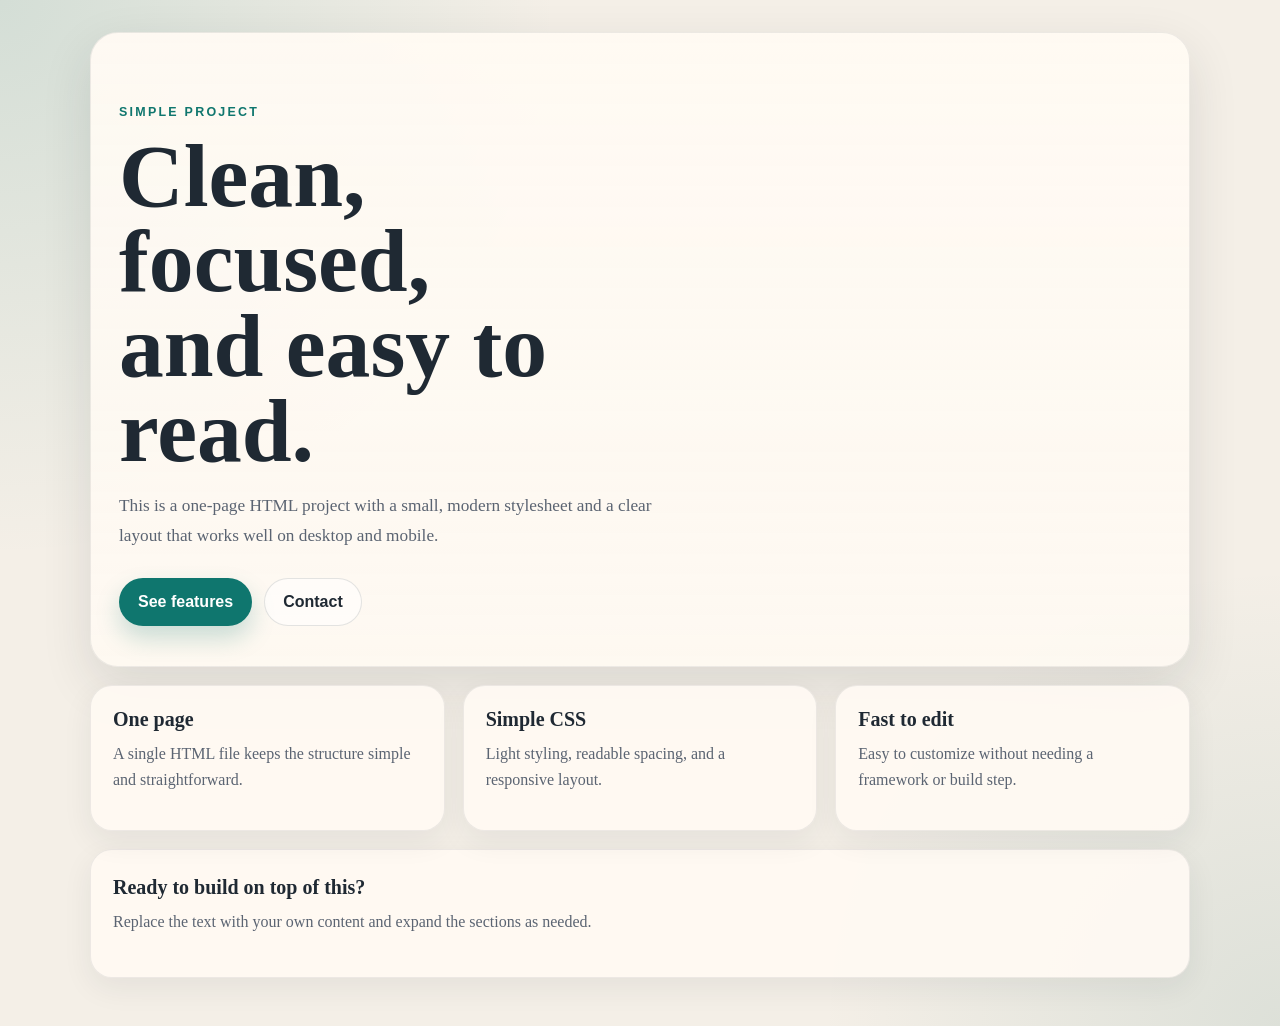
==== index.html @ 5570b4bf "First commit" ====
<!doctype html>
<html lang="en">
<head>
  <meta charset="utf-8">
  <meta name="viewport" content="width=device-width, initial-scale=1">
  <title>Simple Landing Page</title>
  <meta name="description" content="A simple one-page HTML and CSS project.">
  <link rel="stylesheet" href="styles.css">
</head>
<body>
  <main class="page-shell">
    <section class="hero">
      <p class="eyebrow">Simple Project</p>
      <h1>Clean, focused, and easy to read.</h1>
      <p class="lead">
        This is a one-page HTML project with a small, modern stylesheet and a clear
        layout that works well on desktop and mobile.
      </p>

      <div class="actions">
        <a class="button button-primary" href="#features">See features</a>
        <a class="button button-secondary" href="#contact">Contact</a>
      </div>
    </section>

    <section id="features" class="cards">
      <article class="card">
        <h2>One page</h2>
        <p>A single HTML file keeps the structure simple and straightforward.</p>
      </article>
      <article class="card">
        <h2>Simple CSS</h2>
        <p>Light styling, readable spacing, and a responsive layout.</p>
      </article>
      <article class="card">
        <h2>Fast to edit</h2>
        <p>Easy to customize without needing a framework or build step.</p>
      </article>
    </section>

    <section id="contact" class="footer-panel">
      <h2>Ready to build on top of this?</h2>
      <p>Replace the text with your own content and expand the sections as needed.</p>
    </section>
  </main>
</body>
</html>
---- styles.css ----
:root {
  color-scheme: light;
  --bg: #f4efe7;
  --panel: #fffaf3;
  --text: #1f2933;
  --muted: #5b6472;
  --accent: #0f766e;
  --accent-dark: #115e59;
  --border: rgba(31, 41, 51, 0.08);
  --shadow: 0 18px 50px rgba(31, 41, 51, 0.12);
}

* {
  box-sizing: border-box;
}

html {
  scroll-behavior: smooth;
}

body {
  margin: 0;
  font-family: Georgia, "Times New Roman", serif;
  background:
    radial-gradient(circle at top left, rgba(15, 118, 110, 0.14), transparent 34%),
    radial-gradient(circle at bottom right, rgba(17, 94, 89, 0.1), transparent 28%),
    var(--bg);
  color: var(--text);
}

a {
  color: inherit;
  text-decoration: none;
}

.page-shell {
  width: min(1100px, calc(100% - 32px));
  margin: 0 auto;
  padding: 32px 0 48px;
}

.hero {
  padding: 72px 28px 40px;
  background: linear-gradient(180deg, rgba(255, 250, 243, 0.96), rgba(255, 250, 243, 0.84));
  border: 1px solid var(--border);
  border-radius: 28px;
  box-shadow: var(--shadow);
}

.eyebrow {
  margin: 0 0 14px;
  font-family: Arial, Helvetica, sans-serif;
  font-size: 0.78rem;
  letter-spacing: 0.18em;
  text-transform: uppercase;
  color: var(--accent);
  font-weight: 700;
}

h1,
h2,
p {
  margin-top: 0;
}

h1 {
  max-width: 10ch;
  margin-bottom: 18px;
  font-size: clamp(2.8rem, 7vw, 5.6rem);
  line-height: 0.95;
}

.lead {
  max-width: 62ch;
  margin-bottom: 28px;
  font-size: 1.08rem;
  line-height: 1.7;
  color: var(--muted);
}

.actions {
  display: flex;
  gap: 12px;
  flex-wrap: wrap;
}

.button {
  display: inline-flex;
  align-items: center;
  justify-content: center;
  min-height: 48px;
  padding: 0 18px;
  border-radius: 999px;
  border: 1px solid transparent;
  font-family: Arial, Helvetica, sans-serif;
  font-weight: 700;
  transition: transform 160ms ease, box-shadow 160ms ease, background-color 160ms ease;
}

.button:hover {
  transform: translateY(-1px);
}

.button-primary {
  background: var(--accent);
  color: #ffffff;
  box-shadow: 0 12px 24px rgba(15, 118, 110, 0.22);
}

.button-primary:hover {
  background: var(--accent-dark);
}

.button-secondary {
  border-color: rgba(31, 41, 51, 0.12);
  background: rgba(255, 255, 255, 0.55);
}

.cards {
  display: grid;
  grid-template-columns: repeat(3, minmax(0, 1fr));
  gap: 18px;
  margin-top: 18px;
}

.card,
.footer-panel {
  background: rgba(255, 250, 243, 0.92);
  border: 1px solid var(--border);
  border-radius: 22px;
  box-shadow: 0 10px 30px rgba(31, 41, 51, 0.07);
}

.card {
  padding: 22px;
}

.card h2,
.footer-panel h2 {
  margin-bottom: 10px;
  font-size: 1.25rem;
}

.card p,
.footer-panel p {
  color: var(--muted);
  line-height: 1.6;
}

.footer-panel {
  margin-top: 18px;
  padding: 26px 22px;
}

@media (max-width: 860px) {
  .hero {
    padding: 56px 20px 32px;
  }

  .cards {
    grid-template-columns: 1fr;
  }

  h1 {
    max-width: none;
  }
}

@media (max-width: 520px) {
  .page-shell {
    width: min(100% - 20px, 1100px);
    padding-top: 20px;
  }

  .hero,
  .card,
  .footer-panel {
    border-radius: 18px;
  }

  .button {
    width: 100%;
  }
}
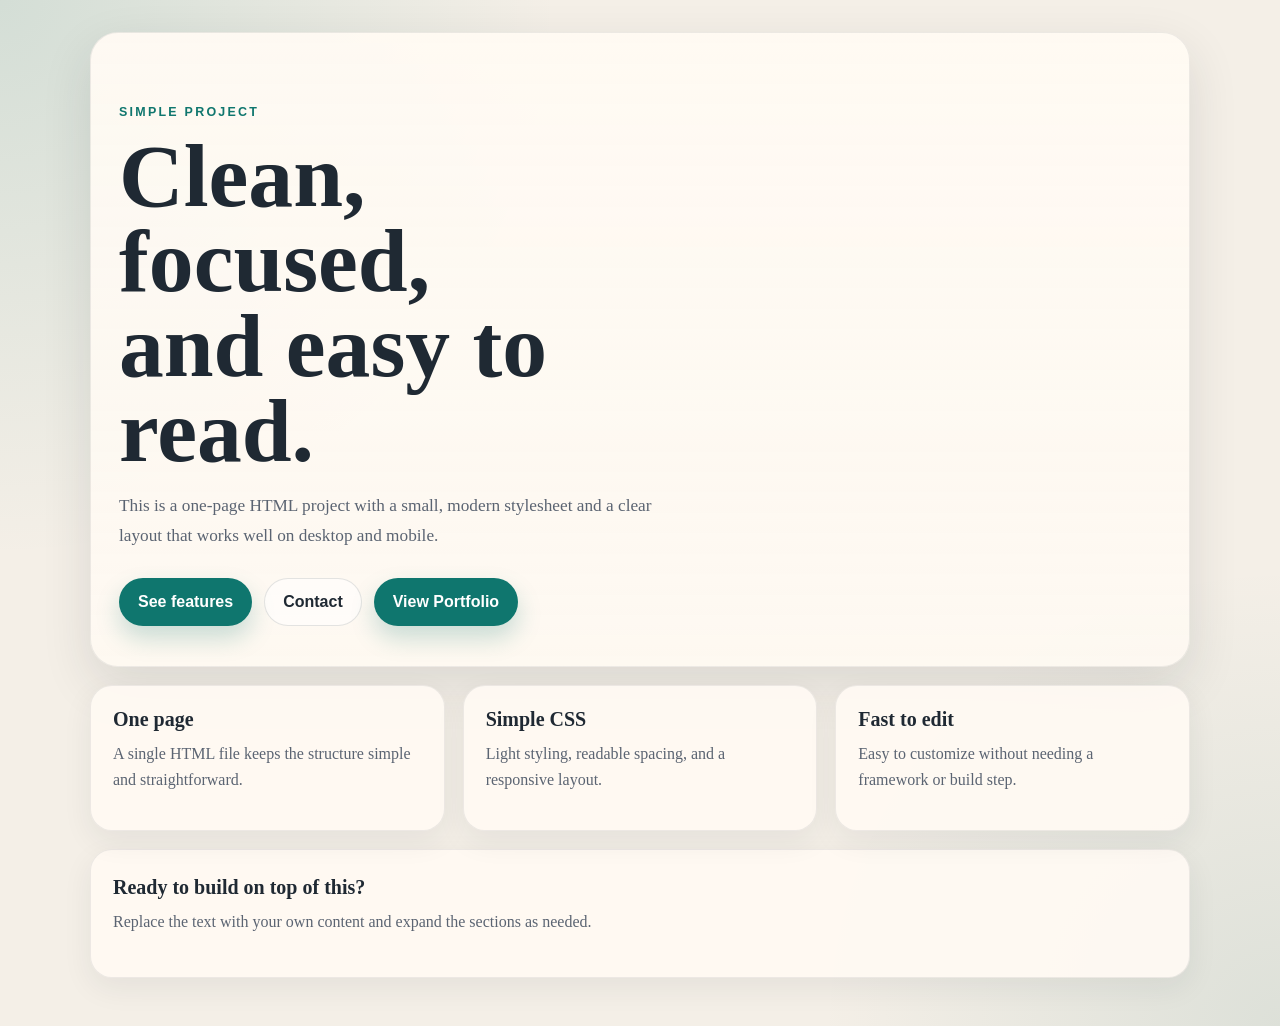
==== commit 01f3fed7: "feat(add): Adding a hero section" ====
--- a/index.html
+++ b/index.html
@@ -20,6 +20,7 @@
       <div class="actions">
         <a class="button button-primary" href="#features">See features</a>
         <a class="button button-secondary" href="#contact">Contact</a>
+        <a class="button button-primary" href="HeroSection.html#hero">View Portfolio</a>
       </div>
     </section>
 
--- a/styles.css
+++ b/styles.css
@@ -181,4 +181,56 @@
   .button {
     width: 100%;
   }
+}
+
+/* Portfolio / HeroSection styles */
+.hero-section {
+  padding: 48px 18px;
+  margin-top: 18px;
+}
+.hero-section h1 {
+  margin-bottom: 10px;
+}
+.cards-grid {
+  display: grid;
+  grid-template-columns: repeat(3, 1fr);
+  gap: 18px;
+  margin-top: 18px;
+}
+.portfolio-card {
+  border-radius: 16px;
+  overflow: hidden;
+  background: #fff;
+  border: 1px solid var(--border);
+  box-shadow: 0 14px 36px rgba(31,41,51,0.06);
+}
+.portfolio-card img {
+  width: 100%;
+  height: 220px;
+  object-fit: cover;
+  display: block;
+}
+.portfolio-card .meta {
+  padding: 12px 14px;
+}
+.portfolio-card h3 {
+  margin: 0 0 6px;
+  font-size: 1.05rem;
+}
+.portfolio-card p {
+  margin: 0;
+  color: var(--muted);
+  font-size: 0.95rem;
+}
+
+@media (max-width: 860px) {
+  .cards-grid {
+    grid-template-columns: repeat(2, 1fr);
+  }
+}
+
+@media (max-width: 520px) {
+  .cards-grid {
+    grid-template-columns: 1fr;
+  }
 }
